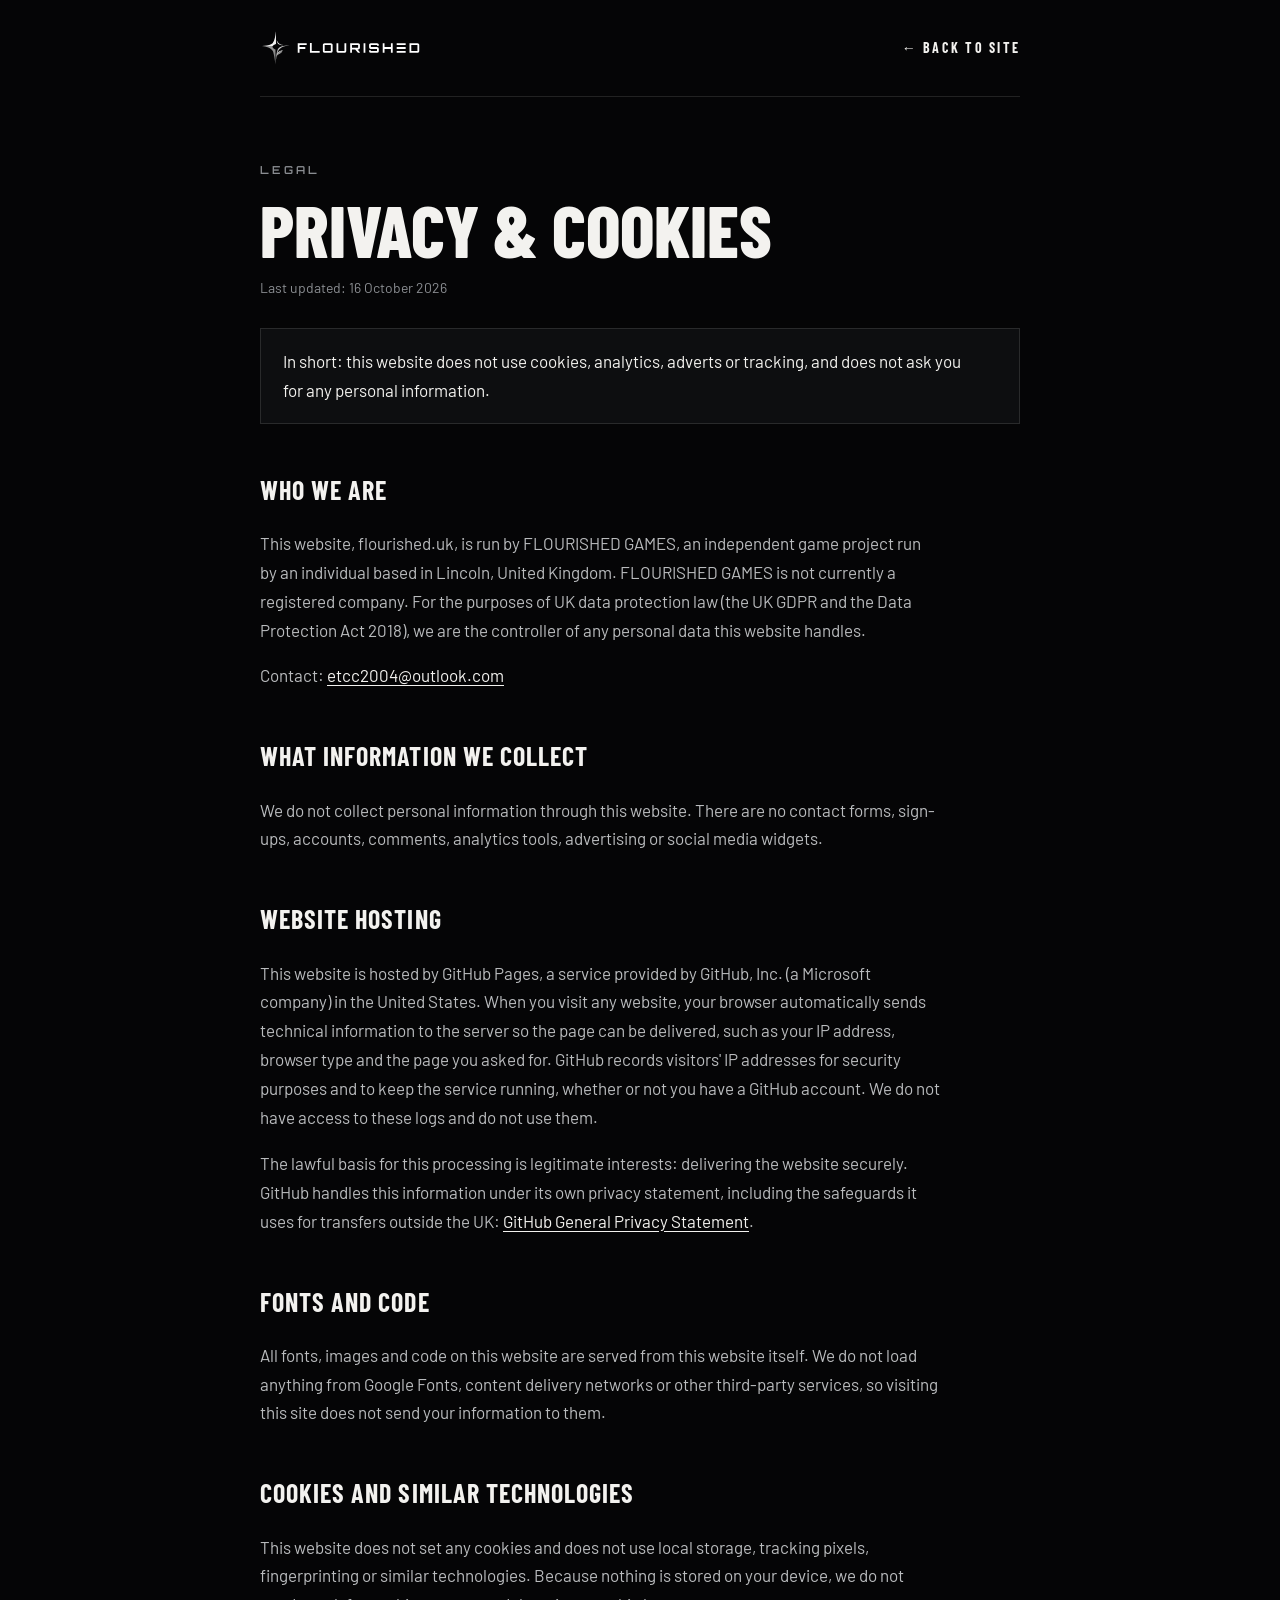
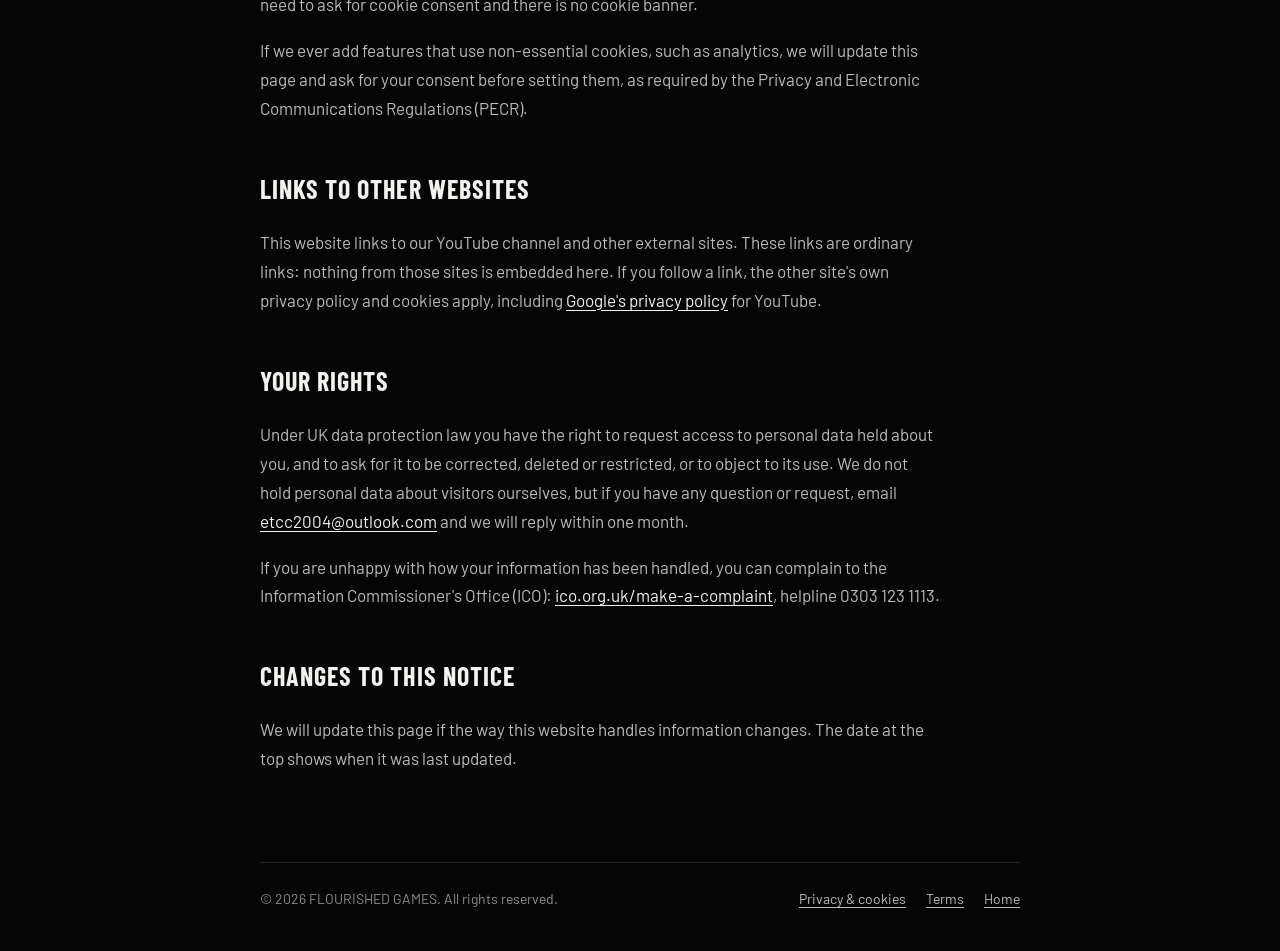
==== privacy.html @ 308b0a77 "Add privacy and cookies notice, terms, self-hosted fonts and scripts Co-Authored-By: Claude Opus 5.5" ====
<!doctype html>
<html lang="en-GB">
<head>
<meta charset="utf-8">
<meta name="viewport" content="width=device-width, initial-scale=1, viewport-fit=cover">
<meta name="theme-color" content="#050506">
<link rel="icon" type="image/png" href="favicon.png">
<link rel="apple-touch-icon" href="favicon.png">
<title>Privacy &amp; cookies | FLOURISHED GAMES</title>
<meta name="description" content="Privacy &amp; cookies for the FLOURISHED GAMES website.">
<link rel="canonical" href="https://flourished.uk/privacy.html">
<link rel="stylesheet" href="assets/fonts.css">
<style>
:root { --black:#050506; --raise:#0d0e10; --ink:#f3f2ef; --soft:#b9bbbd; --mute:#8a8d91; --hair:rgba(243,242,239,.12);
  --display:"Barlow Condensed","Arial Narrow",sans-serif; --body:"Barlow","Segoe UI",system-ui,sans-serif; --tech:"Orbitron","Segoe UI",sans-serif; color-scheme: dark; }
* { box-sizing: border-box; }
html, body { margin: 0; }
body { background: var(--black); color: var(--ink); font-family: var(--body); font-size: 17px; line-height: 1.7;
  padding-left: max(16px, env(safe-area-inset-left, 0px)); padding-right: max(16px, env(safe-area-inset-right, 0px)); }
.wrap { max-width: 760px; margin: 0 auto; }
header { display: flex; justify-content: space-between; align-items: center; gap: 16px; padding-block: 24px; border-bottom: 1px solid var(--hair); }
header .logo { width: 160px; display: block; } header .logo svg { width: 100%; height: auto; display: block; }
header a.back { font-family: var(--display); font-weight: 700; letter-spacing: .16em; text-transform: uppercase; font-size: 14px; color: var(--ink); text-decoration: none; }
main { padding-block: 56px 72px; }
.eyebrow { font-family: var(--tech); font-size: 11px; font-weight: 600; letter-spacing: .3em; text-transform: uppercase; color: var(--mute); }
h1 { font-family: var(--display); font-weight: 800; text-transform: uppercase; font-size: clamp(44px, 8vw, 72px); line-height: .92; margin: 14px 0 12px; }
h2 { font-family: var(--display); font-weight: 700; text-transform: uppercase; letter-spacing: .04em; font-size: 26px; margin: 44px 0 8px; }
p, li { color: var(--soft); max-width: 68ch; } li + li { margin-top: 6px; }
a { color: var(--ink); text-underline-offset: 3px; }
.updated { color: var(--mute); font-size: 14px; }
.box { border: 1px solid var(--hair); background: var(--raise); padding: 18px 22px; margin-top: 28px; }
.box p { margin: 0; color: var(--ink); }
footer { border-top: 1px solid var(--hair); padding-block: 24px 40px; color: var(--mute); font-size: 14px; display: flex; flex-wrap: wrap; justify-content: space-between; gap: 10px 24px; }
footer nav { display: flex; gap: 20px; flex-wrap: wrap; } footer a { color: var(--soft); }
:focus-visible { outline: 1px solid var(--ink); outline-offset: 3px; }
</style>
</head>
<body>
<div class="wrap">
<header>
  <a class="logo" href="./" aria-label="FLOURISHED GAMES home"><svg xmlns="http://www.w3.org/2000/svg" viewBox="0 0 3000 900"><defs><linearGradient id="n-g-upper" x1="0" y1="0" x2="1" y2="1"><stop offset="0" stop-color="#ffffff"/><stop offset="1" stop-color="#f0f0f0"/></linearGradient><linearGradient id="n-g-lower" x1="0" y1="0" x2="1" y2="1"><stop offset="0" stop-color="#a8a8a8"/><stop offset="1" stop-color="#7a7a7a"/></linearGradient><linearGradient id="n-g-cresc" x1="0" y1="0" x2="1" y2="1"><stop offset="0" stop-color="#ffffff"/><stop offset="1" stop-color="#e6e6e6"/></linearGradient><linearGradient id="n-g-swoosh" x1="0" y1="0" x2="1" y2="1"><stop offset="0" stop-color="#d8d8d8"/><stop offset="1" stop-color="#a4a4a4"/></linearGradient><linearGradient id="n-g-leaf" x1="0" y1="0" x2="1" y2="1"><stop offset="0" stop-color="#9c9c9c"/><stop offset="1" stop-color="#727272"/></linearGradient><clipPath id="n-c-leaf"><path d="M128.76,59.26c-.323.013-1.419.01-1.76.01.007-.107,1.547-.136,1.76-.21-16.182.513-44.917.129-52.21,17.69-5.221,13.364-6.824,29.898-8.07,44.14l.58.02c2.833-32.032,16.81-18.216,26.621-36.369.696-1.676,1.173-3.791,1.369-5.591-.241-.596-1.739,1.093-1.97,1.14-1.529,1.01-3.404,1.623-5.22,1.83-6.977.855-12.421,6.102-14.97,12.47,3.788-26.134,30.808-34.641,53.87-35.13Z"/></clipPath></defs><g transform="translate(-0.00 145.56) scale(0.608876)"><g transform="scale(7.12911)"><path fill="url(#n-g-upper)" d="M58.611,58.41c3.043-2.429,7.272-3.456,10.37-5.399,0,0,0-52.99,0-52.99l-.5-.02c-2.255,16.906-3.968,35.56-13.969,49.84-4.035,3.794-9.411,5.833-14.701,7.21C26.862,60.405,13.324,61.163,0,61.46c.342.016.688.033,1.033.049h54.095c.752-1.032,1.878-2.069,3.483-3.099Z"/><path fill="url(#n-g-lower)" d="M66.77,76.76l.07-.12c-6.518-2.791-16.294-8.849-11.713-15.131H1.033c18.481.883,40.36,3.229,52.817,19.542,4.301,5.039,4.898,13.611,6.51,19.809,2.184,11.29,4.595,28.012,6.31,39.41l.27-.06c-.169-7.249.325-55.43-.17-63.45Z"/><path fill="url(#n-g-cresc)" d="M103.73,57.38l-.02-.34c-14.117.644-27.46-5.772-31.07-20.34l-.31.02c.248,3.865.982,7.706,2.76,11.17,5.183,10.525,18.443,11.133,28.64,9.49Z"/><path fill="url(#n-g-swoosh)" d="M128.76,59.26c-.323.013-1.419.01-1.76.01.007-.107,1.547-.136,1.76-.21-16.182.513-44.917.129-52.21,17.69-5.221,13.364-6.824,29.898-8.07,44.14l.58.02c2.833-32.032,16.81-18.216,26.621-36.369.696-1.676,1.173-3.791,1.369-5.591-.241-.596-1.739,1.093-1.97,1.14-1.529,1.01-3.404,1.623-5.22,1.83-6.977.855-12.421,6.102-14.97,12.47,3.788-26.134,30.808-34.641,53.87-35.13Z"/><polygon clip-path="url(#n-c-leaf)" fill="url(#n-g-leaf)" points="97.05,78.95 90,83.2 84,87.6 79.5,91.6 76.4,96 74.3,100 72.6,104 71.1,108 70.1,112 69.4,116 68.95,119 68.8,122 75,127 100,110 104,82"/></g><path fill="#ffffff" transform="translate(1137.94 650.00) scale(0.416667)" d="M58 0V-720H720.513671875V-587.309326171875H191.3798828125V-426.500732421875H617.16259765625V-293.499267578125H191.3798828125V0.0ZM960.0 0V-721H1092.00146484375V-132.690673828125H1680.0V0ZM2055.2978515625 0.0Q2017.1287841796875 0.0 1985.3212280273438 -18.7568359375Q1953.513671875 -37.513671875 1934.7568359375 -69.32122802734375Q1916.0 -101.1287841796875 1916.0 -139.2978515625V-580.7021484375Q1916.0 -618.8712158203125 1934.7568359375 -650.6787719726562Q1953.513671875 -682.486328125 1985.3212280273438 -701.2431640625Q2017.1287841796875 -720.0 2055.2978515625 -720.0H2496.7021484375Q2534.612762451172 -720.0 2566.2049407958984 -701.2431640625Q2597.797119140625 -682.486328125 2616.8985595703125 -650.6787719726562Q2636.0 -618.8712158203125 2636.0 -580.7021484375V-139.2978515625Q2636.0 -101.1287841796875 2616.8985595703125 -69.32122802734375Q2597.797119140625 -37.513671875 2566.2049407958984 -18.7568359375Q2534.612762451172 0.0 2496.7021484375 0.0ZM2060.122314453125 -132.690673828125H2490.499267578125Q2495.471923828125 -132.690673828125 2499.0460205078125 -136.2647705078125Q2502.6201171875 -139.8388671875 2502.6201171875 -144.8115234375V-575.1884765625Q2502.6201171875 -580.1611328125 2499.0460205078125 -583.7352294921875Q2495.471923828125 -587.309326171875 2490.499267578125 -587.309326171875H2060.122314453125Q2055.149658203125 -587.309326171875 2051.5755615234375 -583.7352294921875Q2048.00146484375 -580.1611328125 2048.00146484375 -575.1884765625V-144.8115234375Q2048.00146484375 -139.8388671875 2051.5755615234375 -136.2647705078125Q2055.149658203125 -132.690673828125 2060.122314453125 -132.690673828125ZM3063.2978515625 0.0Q3025.1287841796875 0.0 2993.3212280273438 -18.7568359375Q2961.513671875 -37.513671875 2942.7568359375 -69.32122802734375Q2924.0 -101.1287841796875 2924.0 -139.2978515625V-720H3056.00146484375V-144.8115234375Q3056.00146484375 -139.8388671875 3059.5755615234375 -136.2647705078125Q3063.149658203125 -132.690673828125 3068.122314453125 -132.690673828125H3498.499267578125Q3503.471923828125 -132.690673828125 3507.0460205078125 -136.2647705078125Q3510.6201171875 -139.8388671875 3510.6201171875 -144.8115234375V-720.0H3644.0V-139.2978515625Q3644.0 -101.1287841796875 3624.8985595703125 -69.32122802734375Q3605.797119140625 -37.513671875 3574.2049407958984 -18.7568359375Q3542.612762451172 0.0 3504.7021484375 0.0H3063.2978515625ZM4508.228759765625 0.0 4291.148193359375 -258.634521484375H4464.00146484375L4651.7568359375 -36.8388671875V0.0ZM3934.0 0V-719H4514.012939453125Q4552.1820068359375 -719.0 4583.989562988281 -700.0877685546875Q4615.797119140625 -681.175537109375 4634.8985595703125 -649.35107421875Q4654.0 -617.526611328125 4654.0 -579.7021484375V-385.932373046875Q4654.0 -348.10791015625 4634.8985595703125 -316.283447265625Q4615.797119140625 -284.458984375 4583.989562988281 -265.5467529296875Q4552.1820068359375 -246.634521484375 4514.012939453125 -246.634521484375L4066.00146484375 -245.9453125V0.0ZM4078.122314453125 -379.635986328125H4508.499267578125Q4513.471923828125 -379.635986328125 4517.0460205078125 -383.0546875Q4520.6201171875 -386.473388671875 4520.6201171875 -391.446044921875V-574.877685546875Q4520.6201171875 -579.850341796875 4517.0460205078125 -583.4244384765625Q4513.471923828125 -586.99853515625 4508.499267578125 -586.99853515625H4078.122314453125Q4073.149658203125 -586.99853515625 4069.5755615234375 -583.4244384765625Q4066.00146484375 -579.850341796875 4066.00146484375 -574.877685546875V-391.446044921875Q4066.00146484375 -386.473388671875 4069.5755615234375 -383.0546875Q4073.149658203125 -379.635986328125 4078.122314453125 -379.635986328125ZM4924.877685546875 0.0V-720.0H5055.8115234375V0.0ZM5469.365478515625 0.0Q5431.1964111328125 0.0 5399.388854980469 -18.7568359375Q5367.581298828125 -37.513671875 5348.824462890625 -69.32122802734375Q5330.067626953125 -101.1287841796875 5330.067626953125 -139.2978515625V-194.177001953125H5462.069091796875V-144.8115234375Q5462.069091796875 -139.8388671875 5465.6431884765625 -136.2647705078125Q5469.21728515625 -132.690673828125 5474.18994140625 -132.690673828125H5904.56689453125Q5909.53955078125 -132.690673828125 5913.1136474609375 -136.2647705078125Q5916.687744140625 -139.8388671875 5916.687744140625 -144.8115234375V-281.689208984375Q5916.687744140625 -286.661865234375 5913.1136474609375 -290.08056640625Q5909.53955078125 -293.499267578125 5904.56689453125 -293.499267578125H5469.365478515625Q5431.1964111328125 -293.499267578125 5399.388854980469 -312.4114990234375Q5367.581298828125 -331.32373046875 5348.824462890625 -362.8154717807112Q5330.067626953125 -394.30721309267244 5330.067626953125 -432.797119140625V-580.7021484375Q5330.067626953125 -618.8712158203125 5348.824462890625 -650.6787719726562Q5367.581298828125 -682.486328125 5399.388854980469 -701.2431640625Q5431.1964111328125 -720.0 5469.365478515625 -720.0H5910.769775390625Q5948.680389404297 -720.0 5980.272567749023 -701.2431640625Q6011.86474609375 -682.486328125 6030.9661865234375 -650.6787719726562Q6050.067626953125 -618.8712158203125 6050.067626953125 -580.7021484375V-525.822998046875H5916.687744140625V-575.1884765625Q5916.687744140625 -580.1611328125 5913.1136474609375 -583.7352294921875Q5909.53955078125 -587.309326171875 5904.56689453125 -587.309326171875H5474.18994140625Q5469.21728515625 -587.309326171875 5465.6431884765625 -583.7352294921875Q5462.069091796875 -580.1611328125 5462.069091796875 -575.1884765625V-438.310791015625Q5462.069091796875 -433.338134765625 5465.6431884765625 -429.91943359375Q5469.21728515625 -426.500732421875 5474.18994140625 -426.500732421875H5910.769775390625Q5948.680389404297 -426.500732421875 5980.272567749023 -407.5885009765625Q6011.86474609375 -388.67626953125 6030.9661865234375 -357.1845282192888Q6050.067626953125 -325.69278690732756 6050.067626953125 -287.202880859375V-139.2978515625Q6050.067626953125 -101.1287841796875 6030.9661865234375 -69.32122802734375Q6011.86474609375 -37.513671875 5980.272567749023 -18.7568359375Q5948.680389404297 0.0 5910.769775390625 0.0ZM6340.0 0V-720H6472.00146484375V-426.500732421875H6943.6201171875V-720.0H7075.932373046875V0.0H6943.6201171875V-293.499267578125H6472.00146484375V0.0ZM7372.0 -587H8034.513671875V-720H7372.0ZM7372.0 -293.5H8034.513671875V-426.5H7372.0ZM7372.0 0H8034.513671875V-133H7372.0ZM8318.0 0V-720H8898.012939453125Q8936.182006835938 -720.0 8967.989562988281 -701.2431640625Q8999.797119140625 -682.486328125 9018.898559570312 -650.6787719726562Q9038.0 -618.8712158203125 9038.0 -580.7021484375V-139.2978515625Q9038.0 -101.1287841796875 9018.898559570312 -69.32122802734375Q8999.797119140625 -37.513671875 8967.989562988281 -18.7568359375Q8936.182006835938 0.0 8898.012939453125 0.0ZM8461.43310546875 -132.690673828125H8892.499267578125Q8897.471923828125 -132.690673828125 8901.046020507812 -136.2647705078125Q8904.6201171875 -139.8388671875 8904.6201171875 -144.8115234375V-575.1884765625Q8904.6201171875 -580.1611328125 8901.046020507812 -583.7352294921875Q8897.471923828125 -587.309326171875 8892.499267578125 -587.309326171875H8461.43310546875Q8456.46044921875 -587.309326171875 8452.886352539062 -583.7352294921875Q8449.312255859375 -580.1611328125 8449.312255859375 -575.1884765625V-144.8115234375Q8449.312255859375 -139.8388671875 8452.886352539062 -136.2647705078125Q8456.46044921875 -132.690673828125 8461.43310546875 -132.690673828125Z"/></g></svg></a>
  <a class="back" href="./">← Back to site</a>
</header>
<main>
<span class="eyebrow">Legal</span>
<h1>Privacy &amp; cookies</h1>
<p class="updated">Last updated: 16 October 2026</p>

<div class="box"><p>In short: this website does not use cookies, analytics, adverts or tracking, and does not ask you for any personal information.</p></div>

<h2>Who we are</h2>
<p>This website, flourished.uk, is run by FLOURISHED GAMES, an independent game project run by an individual based in Lincoln, United Kingdom. FLOURISHED GAMES is not currently a registered company. For the purposes of UK data protection law (the UK GDPR and the Data Protection Act 2018), we are the controller of any personal data this website handles.</p>
<p>Contact: <a href="mailto:etcc2004@outlook.com">etcc2004@outlook.com</a></p>

<h2>What information we collect</h2>
<p>We do not collect personal information through this website. There are no contact forms, sign-ups, accounts, comments, analytics tools, advertising or social media widgets.</p>

<h2>Website hosting</h2>
<p>This website is hosted by GitHub Pages, a service provided by GitHub, Inc. (a Microsoft company) in the United States. When you visit any website, your browser automatically sends technical information to the server so the page can be delivered, such as your IP address, browser type and the page you asked for. GitHub records visitors' IP addresses for security purposes and to keep the service running, whether or not you have a GitHub account. We do not have access to these logs and do not use them.</p>
<p>The lawful basis for this processing is legitimate interests: delivering the website securely. GitHub handles this information under its own privacy statement, including the safeguards it uses for transfers outside the UK: <a href="https://docs.github.com/en/site-policy/privacy-policies/github-general-privacy-statement" rel="noopener">GitHub General Privacy Statement</a>.</p>

<h2>Fonts and code</h2>
<p>All fonts, images and code on this website are served from this website itself. We do not load anything from Google Fonts, content delivery networks or other third-party services, so visiting this site does not send your information to them.</p>

<h2>Cookies and similar technologies</h2>
<p>This website does not set any cookies and does not use local storage, tracking pixels, fingerprinting or similar technologies. Because nothing is stored on your device, we do not need to ask for cookie consent and there is no cookie banner.</p>
<p>If we ever add features that use non-essential cookies, such as analytics, we will update this page and ask for your consent before setting them, as required by the Privacy and Electronic Communications Regulations (PECR).</p>

<h2>Links to other websites</h2>
<p>This website links to our YouTube channel and other external sites. These links are ordinary links: nothing from those sites is embedded here. If you follow a link, the other site's own privacy policy and cookies apply, including <a href="https://policies.google.com/privacy" rel="noopener">Google's privacy policy</a> for YouTube.</p>

<h2>Your rights</h2>
<p>Under UK data protection law you have the right to request access to personal data held about you, and to ask for it to be corrected, deleted or restricted, or to object to its use. We do not hold personal data about visitors ourselves, but if you have any question or request, email <a href="mailto:etcc2004@outlook.com">etcc2004@outlook.com</a> and we will reply within one month.</p>
<p>If you are unhappy with how your information has been handled, you can complain to the Information Commissioner's Office (ICO): <a href="https://ico.org.uk/make-a-complaint/" rel="noopener">ico.org.uk/make-a-complaint</a>, helpline 0303 123 1113.</p>

<h2>Changes to this notice</h2>
<p>We will update this page if the way this website handles information changes. The date at the top shows when it was last updated.</p>

</main>
<footer>
  <span>© 2026 FLOURISHED GAMES. All rights reserved.</span>
  <nav aria-label="Legal"><a href="privacy.html">Privacy &amp; cookies</a><a href="terms.html">Terms</a><a href="./">Home</a></nav>
</footer>
</div>
</body>
</html>
---- assets/fonts.css ----
@font-face{font-family:'Orbitron';font-style:normal;font-weight:500;font-display:swap;src:url('fonts/orbitron-latin-500-normal.woff2') format('woff2');}
@font-face{font-family:'Orbitron';font-style:normal;font-weight:600;font-display:swap;src:url('fonts/orbitron-latin-600-normal.woff2') format('woff2');}
@font-face{font-family:'Barlow';font-style:normal;font-weight:400;font-display:swap;src:url('fonts/barlow-latin-400-normal.woff2') format('woff2');}
@font-face{font-family:'Barlow';font-style:normal;font-weight:500;font-display:swap;src:url('fonts/barlow-latin-500-normal.woff2') format('woff2');}
@font-face{font-family:'Barlow Condensed';font-style:normal;font-weight:500;font-display:swap;src:url('fonts/barlow-condensed-latin-500-normal.woff2') format('woff2');}
@font-face{font-family:'Barlow Condensed';font-style:normal;font-weight:700;font-display:swap;src:url('fonts/barlow-condensed-latin-700-normal.woff2') format('woff2');}
@font-face{font-family:'Barlow Condensed';font-style:normal;font-weight:800;font-display:swap;src:url('fonts/barlow-condensed-latin-800-normal.woff2') format('woff2');}
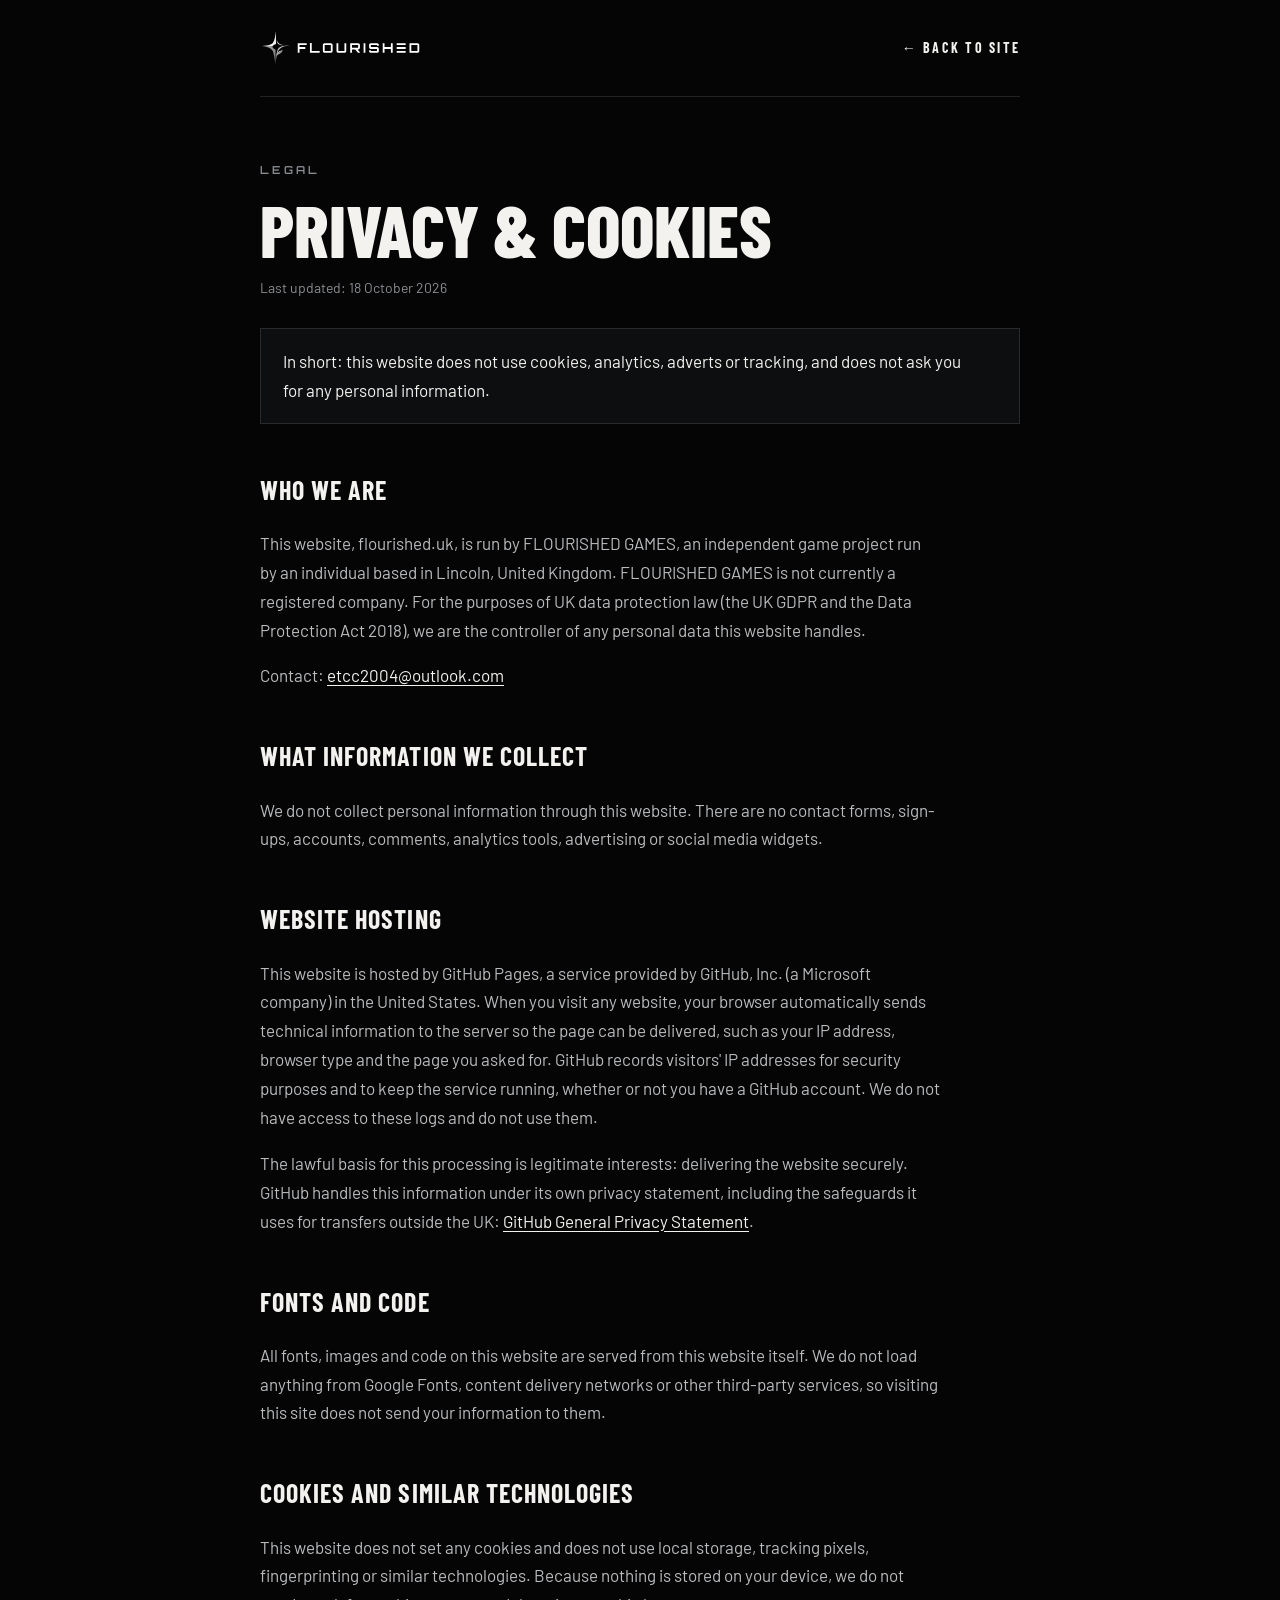
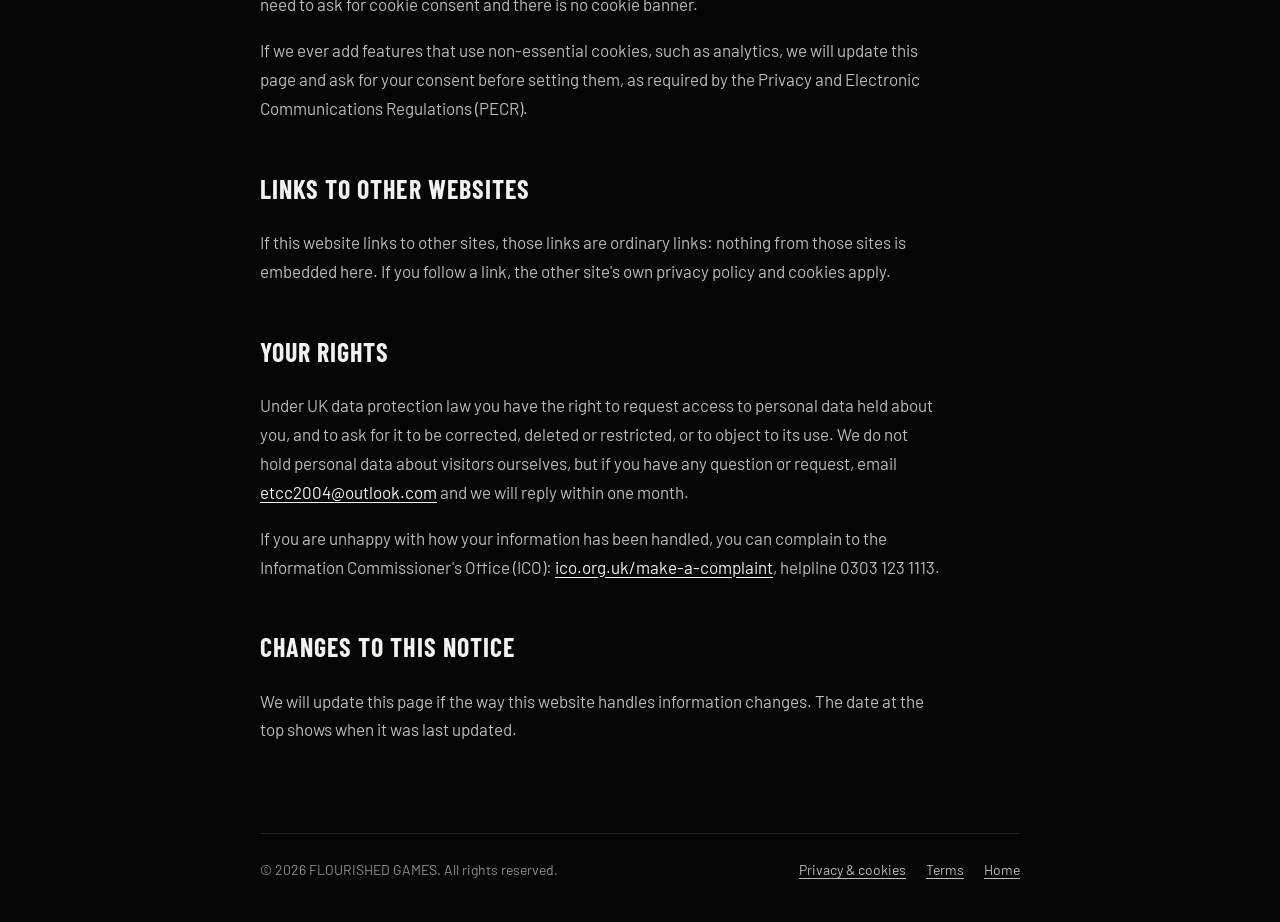
==== commit f598dcbe: "Simplify site to logo and legal pages; remove game content and artwork Co-Authored-By: Claude Opus 5" ====
--- a/privacy.html
+++ b/privacy.html
@@ -44,7 +44,7 @@
 <main>
 <span class="eyebrow">Legal</span>
 <h1>Privacy &amp; cookies</h1>
-<p class="updated">Last updated: 16 October 2026</p>
+<p class="updated">Last updated: 18 October 2026</p>
 
 <div class="box"><p>In short: this website does not use cookies, analytics, adverts or tracking, and does not ask you for any personal information.</p></div>
 
@@ -67,7 +67,7 @@
 <p>If we ever add features that use non-essential cookies, such as analytics, we will update this page and ask for your consent before setting them, as required by the Privacy and Electronic Communications Regulations (PECR).</p>
 
 <h2>Links to other websites</h2>
-<p>This website links to our YouTube channel and other external sites. These links are ordinary links: nothing from those sites is embedded here. If you follow a link, the other site's own privacy policy and cookies apply, including <a href="https://policies.google.com/privacy" rel="noopener">Google's privacy policy</a> for YouTube.</p>
+<p>If this website links to other sites, those links are ordinary links: nothing from those sites is embedded here. If you follow a link, the other site's own privacy policy and cookies apply.</p>
 
 <h2>Your rights</h2>
 <p>Under UK data protection law you have the right to request access to personal data held about you, and to ask for it to be corrected, deleted or restricted, or to object to its use. We do not hold personal data about visitors ourselves, but if you have any question or request, email <a href="mailto:etcc2004@outlook.com">etcc2004@outlook.com</a> and we will reply within one month.</p>
